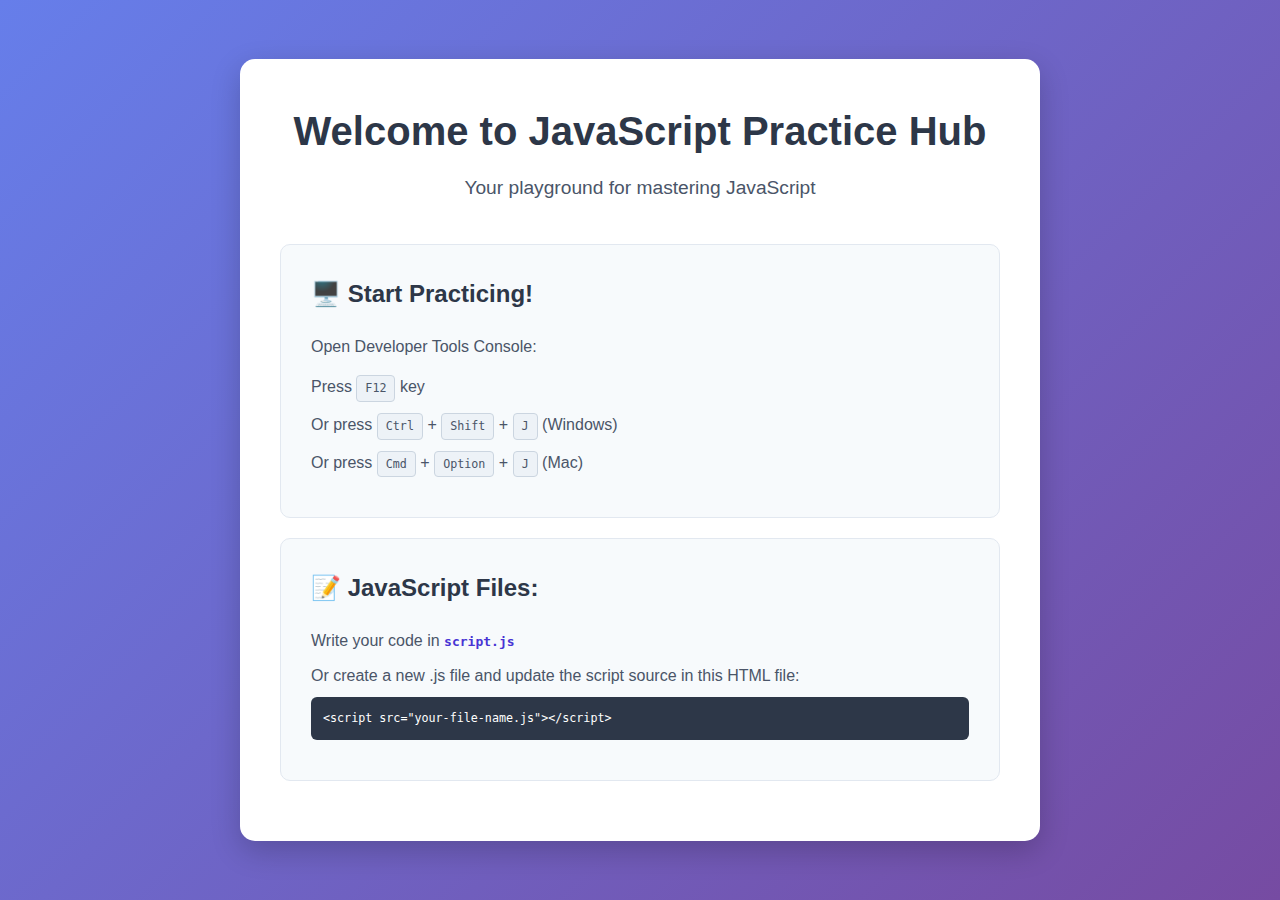
==== index.html @ ad9e58c3 "Revamps JavaScript practice environment UI/UX" ====
<!DOCTYPE html>
<html lang="en">
  <head>
    <meta charset="UTF-8" />
    <meta name="viewport" content="width=device-width, initial-scale=1.0" />
    <title>JavaScript Practice Hub</title>
    <link rel="stylesheet" href="styles.css" />
  </head>
  <body>
    <div class="container">
      <header class="welcome-header">
        <h1>Welcome to JavaScript Practice Hub</h1>
        <p class="subtitle">Your playground for mastering JavaScript</p>
      </header>

      <div class="main-content">
        <div class="console-guide">
          <h2>🖥️ Start Practicing!</h2>
          <p>Open Developer Tools Console:</p>
          <ul>
            <li>Press <span class="key">F12</span> key</li>
            <li>
              Or press <span class="key">Ctrl</span> +
              <span class="key">Shift</span> +
              <span class="key">J</span> (Windows)
            </li>
            <li>
              Or press <span class="key">Cmd</span> +
              <span class="key">Option</span> + <span class="key">J</span> (Mac)
            </li>
          </ul>
        </div>

        <div class="file-instructions">
          <h2>📝 JavaScript Files:</h2>
          <ul>
            <li>Write your code in <span class="file">script.js</span></li>
            <li>
              Or create a new .js file and update the script source in this HTML
              file:
              <code>&lt;script src="your-file-name.js"&gt;&lt;/script&gt;</code>
            </li>
          </ul>
        </div>
      </div>
    </div>
    <script src="script.js"></script>
  </body>
</html>
---- styles.css ----
* {
    margin: 0;
    padding: 0;
    box-sizing: border-box;
}

body {
    font-family: 'Segoe UI', Arial, sans-serif;
    line-height: 1.6;
    min-height: 100vh;
    background: linear-gradient(135deg, #667eea 0%, #764ba2 100%);
    display: flex;
    justify-content: center;
    align-items: center;
    padding: 20px;
}

.container {
    max-width: 800px;
    width: 90%;
    background-color: white;
    border-radius: 15px;
    padding: 40px;
    box-shadow: 0 10px 30px rgba(0, 0, 0, 0.2);
}

.welcome-header {
    text-align: center;
    margin-bottom: 40px;
}

h1 {
    color: #2d3748;
    font-size: 2.5em;
    margin-bottom: 10px;
}

.subtitle {
    color: #4a5568;
    font-size: 1.2em;
}

.console-guide, .file-instructions {
    background-color: #f7fafc;
    padding: 30px;
    border-radius: 10px;
    border: 1px solid #e2e8f0;
    margin-bottom: 20px;
}

.console-guide h2, .file-instructions h2 {
    color: #2d3748;
    margin-bottom: 20px;
    font-size: 1.5em;
}

.console-guide p {
    color: #4a5568;
    margin-bottom: 15px;
}

.console-guide ul, .file-instructions ul {
    list-style: none;
}

.console-guide li, .file-instructions li {
    margin: 10px 0;
    color: #4a5568;
}

.key {
    background-color: #edf2f7;
    padding: 3px 8px;
    border-radius: 4px;
    font-family: monospace;
    color: #4a5568;
    border: 1px solid #cbd5e0;
    display: inline-block;
    font-size: 0.9em;
}

.file {
    font-family: monospace;
    color: #4834d4;
    font-weight: bold;
}

code {
    display: block;
    background-color: #2d3748;
    color: #fff;
    padding: 12px;
    border-radius: 6px;
    margin-top: 8px;
    font-family: monospace;
    font-size: 0.9em;
}
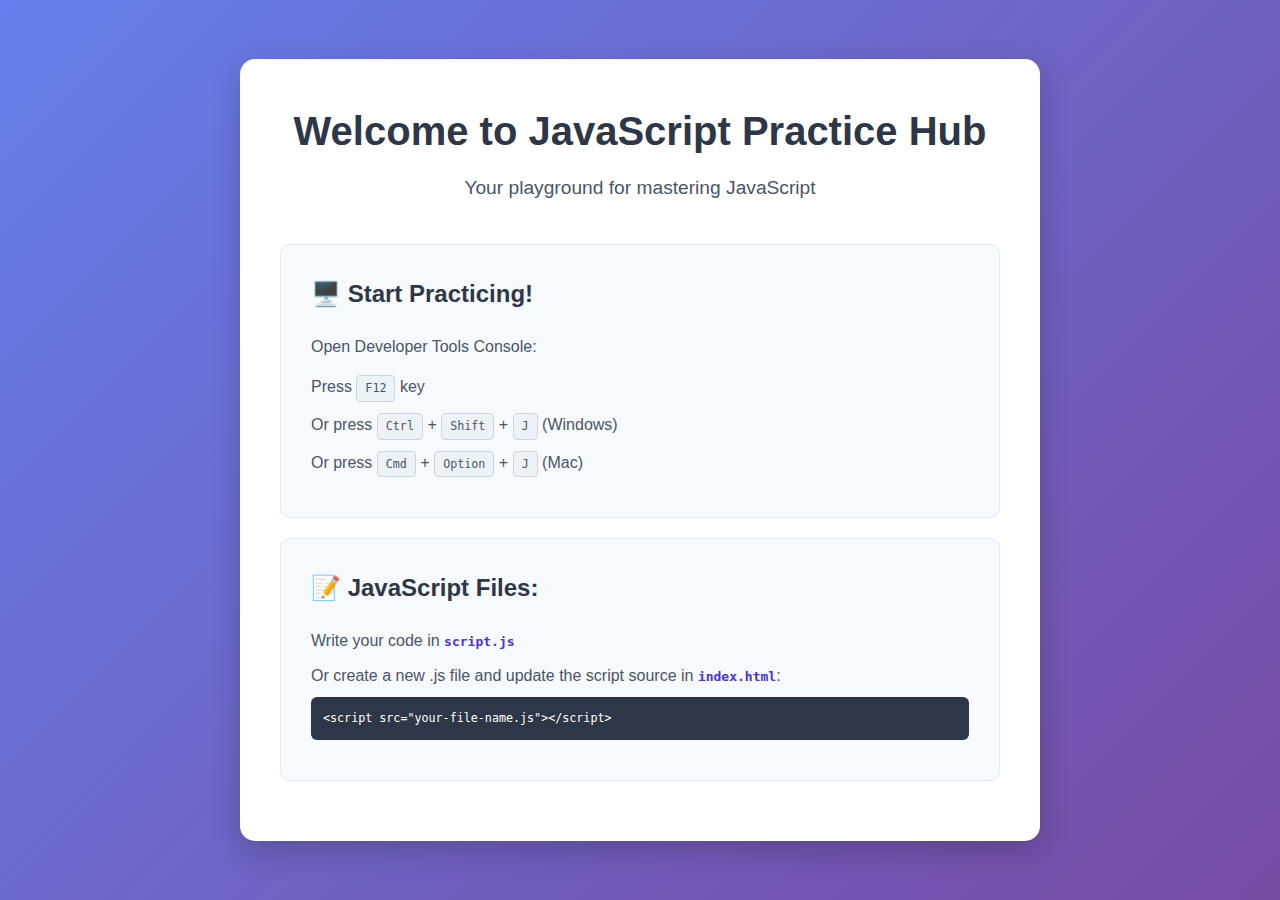
==== commit d461b4cc: "Updates file reference styling for consistency" ====
--- a/index.html
+++ b/index.html
@@ -36,14 +36,15 @@
           <ul>
             <li>Write your code in <span class="file">script.js</span></li>
             <li>
-              Or create a new .js file and update the script source in this HTML
-              file:
+              Or create a new .js file and update the script source in
+              <span class="file">index.html</span>:
               <code>&lt;script src="your-file-name.js"&gt;&lt;/script&gt;</code>
             </li>
           </ul>
         </div>
       </div>
     </div>
-    <script src="script.js"></script>
+
+    <script src="promiseAllPolyfill.js"></script>
   </body>
 </html>
--- a/styles.css
+++ b/styles.css
@@ -1,97 +1,128 @@
 * {
-    margin: 0;
-    padding: 0;
-    box-sizing: border-box;
+  margin: 0;
+  padding: 0;
+  box-sizing: border-box;
 }
 
 body {
-    font-family: 'Segoe UI', Arial, sans-serif;
-    line-height: 1.6;
-    min-height: 100vh;
-    background: linear-gradient(135deg, #667eea 0%, #764ba2 100%);
-    display: flex;
-    justify-content: center;
-    align-items: center;
-    padding: 20px;
+  font-family: "Segoe UI", Arial, sans-serif;
+  line-height: 1.6;
+  min-height: 100vh;
+  background: linear-gradient(135deg, #667eea 0%, #764ba2 100%);
+  display: flex;
+  justify-content: center;
+  flex-direction: column;
+  align-items: center;
+  padding: 20px;
 }
 
 .container {
-    max-width: 800px;
-    width: 90%;
-    background-color: white;
-    border-radius: 15px;
-    padding: 40px;
-    box-shadow: 0 10px 30px rgba(0, 0, 0, 0.2);
+  max-width: 800px;
+  width: 90%;
+  background-color: white;
+  border-radius: 15px;
+  padding: 40px;
+  box-shadow: 0 10px 30px rgba(0, 0, 0, 0.2);
 }
 
 .welcome-header {
-    text-align: center;
-    margin-bottom: 40px;
+  text-align: center;
+  margin-bottom: 40px;
 }
 
 h1 {
-    color: #2d3748;
-    font-size: 2.5em;
-    margin-bottom: 10px;
+  color: #2d3748;
+  font-size: 2.5em;
+  margin-bottom: 10px;
 }
 
 .subtitle {
-    color: #4a5568;
-    font-size: 1.2em;
+  color: #4a5568;
+  font-size: 1.2em;
 }
 
-.console-guide, .file-instructions {
-    background-color: #f7fafc;
-    padding: 30px;
-    border-radius: 10px;
-    border: 1px solid #e2e8f0;
-    margin-bottom: 20px;
+.console-guide,
+.file-instructions {
+  background-color: #f7fafc;
+  padding: 30px;
+  border-radius: 10px;
+  border: 1px solid #e2e8f0;
+  margin-bottom: 20px;
 }
 
-.console-guide h2, .file-instructions h2 {
-    color: #2d3748;
-    margin-bottom: 20px;
-    font-size: 1.5em;
+.console-guide h2,
+.file-instructions h2 {
+  color: #2d3748;
+  margin-bottom: 20px;
+  font-size: 1.5em;
 }
 
 .console-guide p {
-    color: #4a5568;
-    margin-bottom: 15px;
+  color: #4a5568;
+  margin-bottom: 15px;
 }
 
-.console-guide ul, .file-instructions ul {
-    list-style: none;
+.console-guide ul,
+.file-instructions ul {
+  list-style: none;
 }
 
-.console-guide li, .file-instructions li {
-    margin: 10px 0;
-    color: #4a5568;
+.console-guide li,
+.file-instructions li {
+  margin: 10px 0;
+  color: #4a5568;
 }
 
 .key {
-    background-color: #edf2f7;
-    padding: 3px 8px;
-    border-radius: 4px;
-    font-family: monospace;
-    color: #4a5568;
-    border: 1px solid #cbd5e0;
-    display: inline-block;
-    font-size: 0.9em;
+  background-color: #edf2f7;
+  padding: 3px 8px;
+  border-radius: 4px;
+  font-family: monospace;
+  color: #4a5568;
+  border: 1px solid #cbd5e0;
+  display: inline-block;
+  font-size: 0.9em;
 }
 
 .file {
-    font-family: monospace;
-    color: #4834d4;
-    font-weight: bold;
+  font-family: monospace;
+  color: #4834d4;
+  font-weight: bold;
 }
 
 code {
-    display: block;
-    background-color: #2d3748;
-    color: #fff;
-    padding: 12px;
-    border-radius: 6px;
-    margin-top: 8px;
-    font-family: monospace;
-    font-size: 0.9em;
+  display: block;
+  background-color: #2d3748;
+  color: #fff;
+  padding: 12px;
+  border-radius: 6px;
+  margin-top: 8px;
+  font-family: monospace;
+  font-size: 0.9em;
 }
+
+#accordian {
+  width: 90%;
+  max-width: 600px;
+  margin: 20px auto;
+}
+
+#accordian > div {
+  background: #ffffff;
+  margin-bottom: 8px;
+  padding: 15px 20px;
+  border-radius: 8px;
+  cursor: pointer;
+  font-weight: 500;
+}
+
+#accordian div[id^="answer-"] {
+  background: #f8f9fa;
+  margin-top: 8px;
+  padding: 15px;
+  border-radius: 6px;
+  box-shadow: none;
+  cursor: default;
+  color: #4a5568;
+  font-weight: normal;
+}
